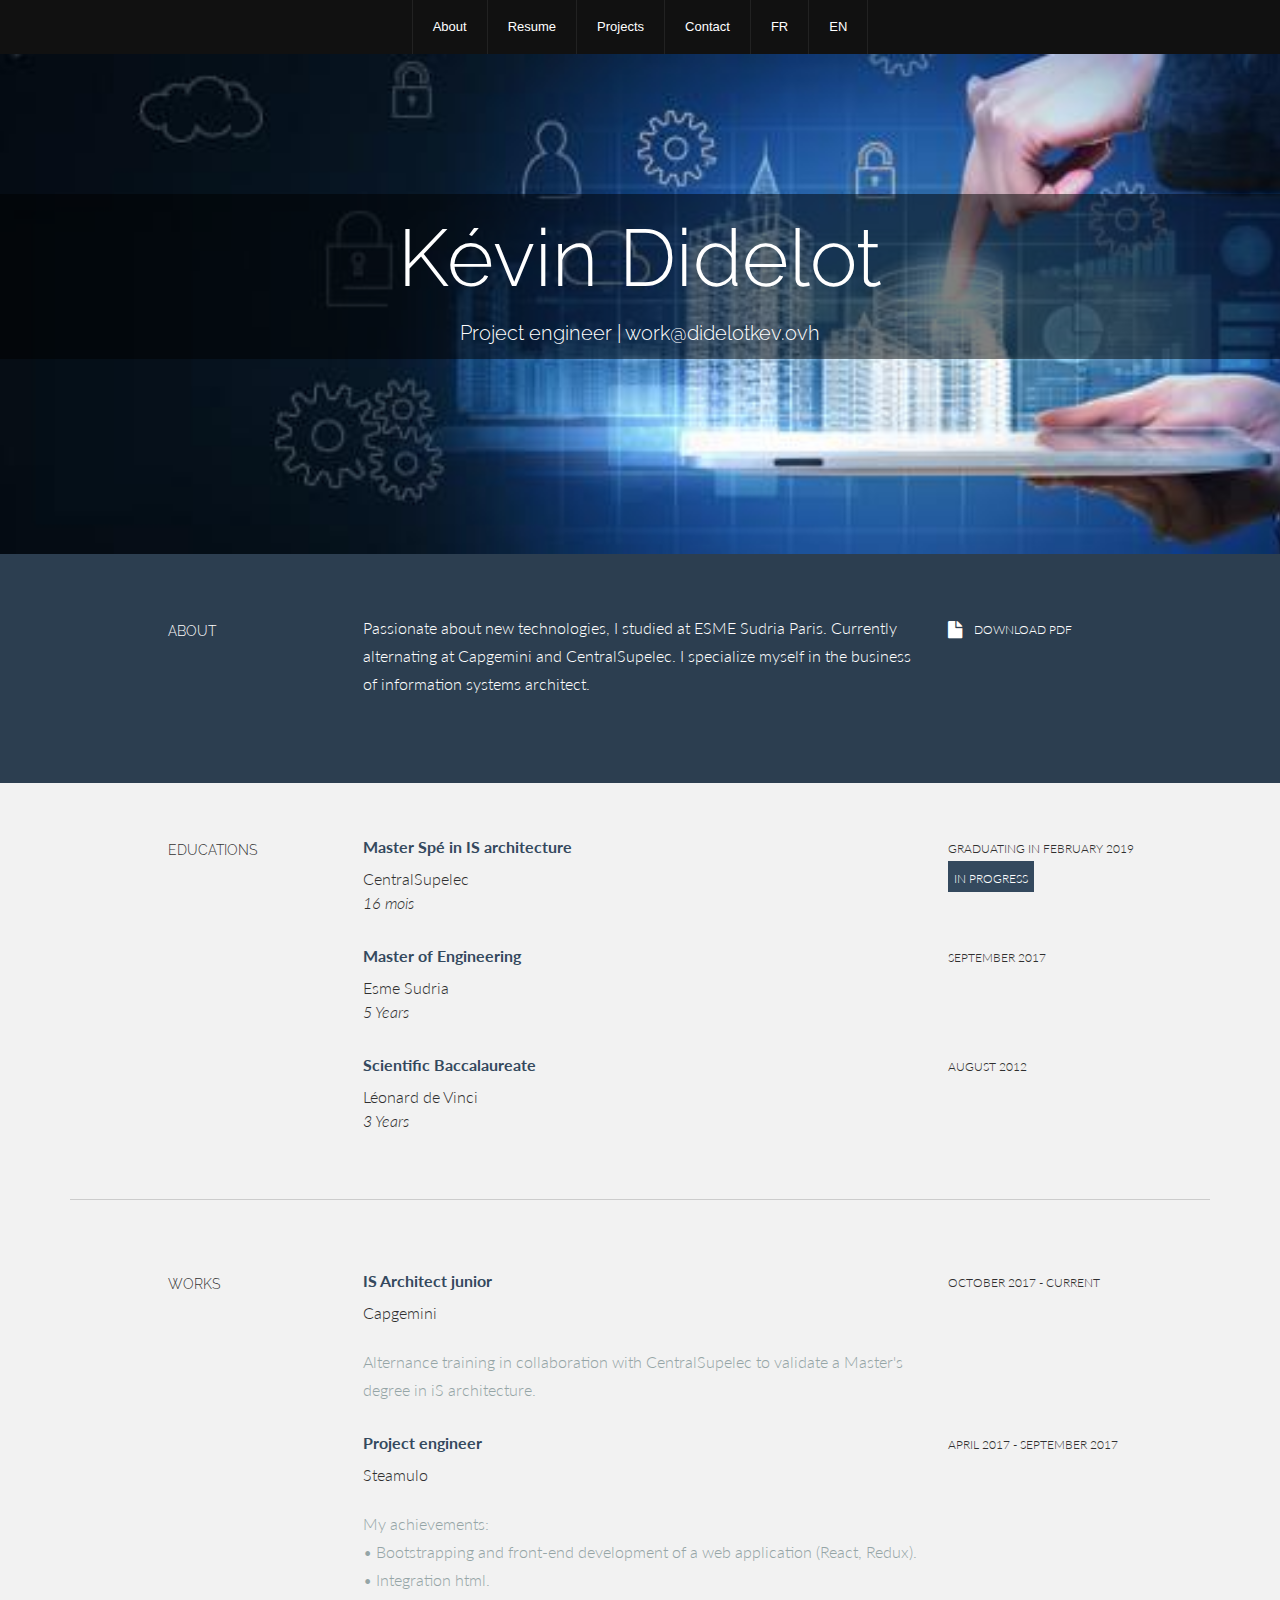
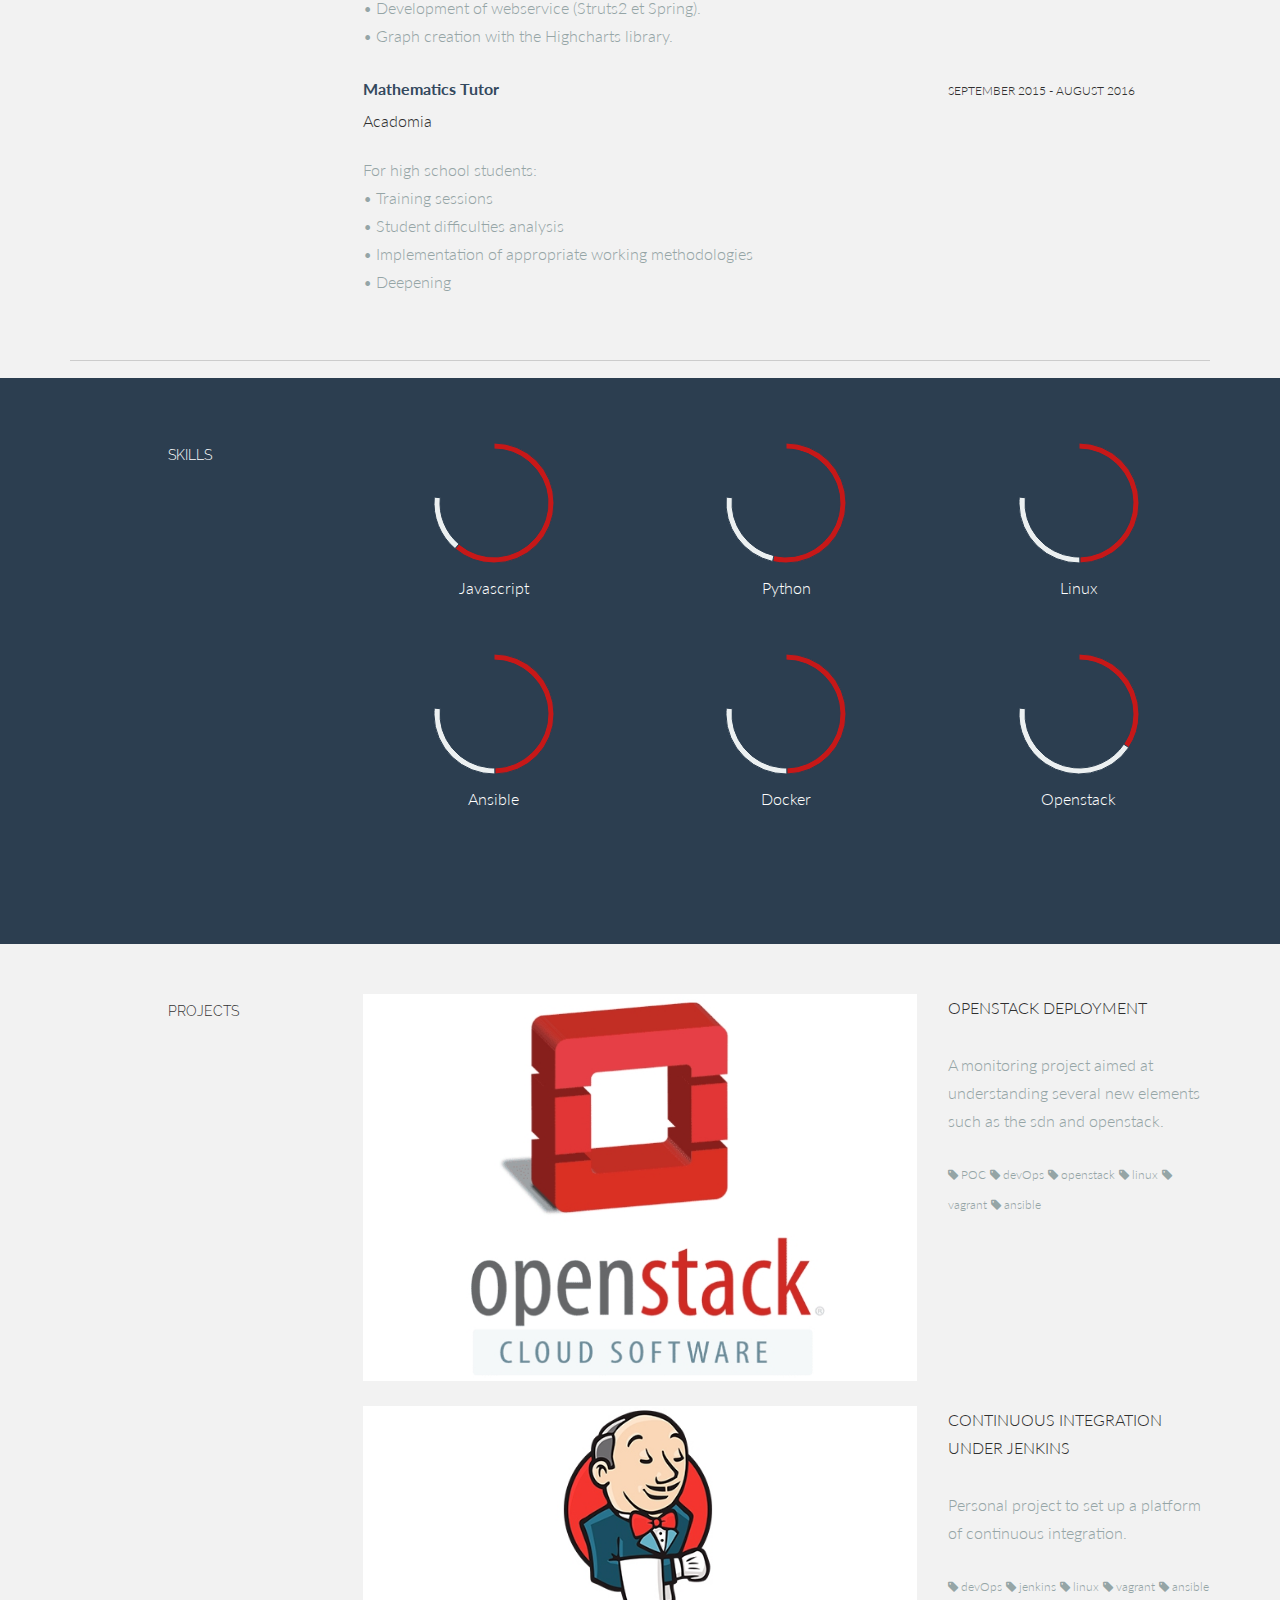
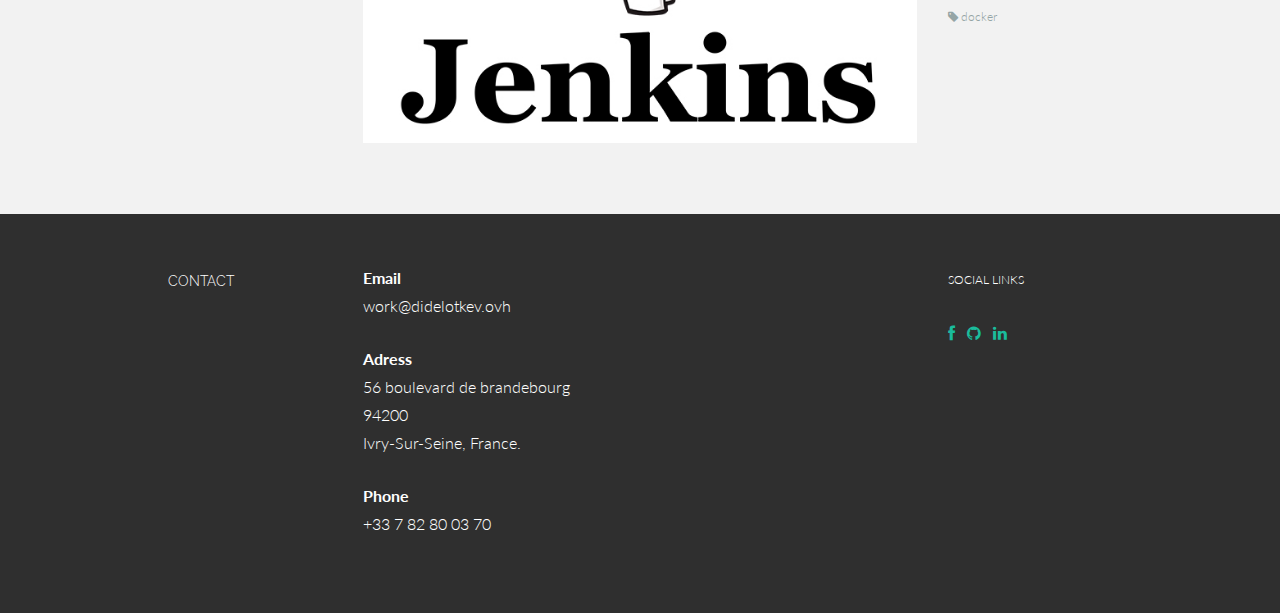
==== src/index.html @ 81bde6e2 "[EVOL] Run my cv through nginx web server" ====
<!DOCTYPE html>
<html lang="en">
<head>
    <meta charset="utf-8">
    <meta name="viewport" content="width=device-width, initial-scale=1.0">
    <meta name="description" content="">
    <meta name="author" content="">
    <link rel="shortcut icon" href="assets/img/icons/favicon.png">

    <title>Didelot Kévin CV</title>

    <!-- Bootstrap core CSS -->
    <link href="assets/css/bootstrap.css" rel="stylesheet">

    <!-- Custom styles for this template -->
    <link href="assets/css/main.css" rel="stylesheet">

    <link rel="stylesheet" href="assets/css/font-awesome.min.css">

    <link href='http://fonts.googleapis.com/css?family=Lato:300,400,700,300italic,400italic' rel='stylesheet' type='text/css'>
    <link href='http://fonts.googleapis.com/css?family=Raleway:400,300,700' rel='stylesheet' type='text/css'>

    <script src="assets/js/jquery.min.js"></script>
    <script type="text/javascript" src="assets/js/smoothscroll.js"></script>
    <script src="assets/js/Chart.js"></script>
    <script src="assets/js/i18next.min.js" ></script>
    <script src="assets/js/jquery-i18next.min.js" ></script>

    <!-- HTML5 shim and Respond.js IE8 support of HTML5 elements and media queries -->
    <!--[if lt IE 9]>
    <script src="src/assets/js/html5shiv.js"></script>
    <script src="src/assets/js/respond.min.js"></script>
    <![endif]-->
</head>

<body data-spy="scroll" data-offset="0" data-target="#nav" id="translation">

<div id="section-topbar">
    <div id="topbar-inner">
        <div class="container">
            <div class="row">
                <div class="dropdown">
                    <ul id="nav" class="nav">
                        <li class="menu-item"><a id="aboutLink" class="smoothScroll link" href="#about" data-i18n="navbar.about"></a></li>
                        <li class="menu-item"><a id="resumeLink" class="smoothScroll link" href="#resume" data-i18n="navbar.resume"></a></li>
                        <li class="menu-item"><a id="projectsLink" class="smoothScroll link" href="#projects" data-i18n="navbar.projects"></a></li>
                        <li class="menu-item"><a id="contactLink" class="smoothScroll link" href="#contact" data-i18n="navbar.contact"></a></li>
                        <li class="menu-item"><a class="smoothScroll" title="Français" onclick="i18next.changeLanguage('fr')">FR</a></li>
                        <li class="menu-item"><a class="smoothScroll" title="English" onclick="i18next.changeLanguage('en')">EN</a></li>
                    </ul><!--/ uL#nav -->
                </div><!-- /.dropdown -->
                <div class="clear"></div>
            </div><!--/.row -->
        </div><!--/.container -->

        <div class="clear"></div>
    </div><!--/ #topbar-inner -->
</div><!--/ #section-topbar -->

<div id="headerwrap">
    <div id="headerContainer" class="container">
        <div class="row centered">
            <div class="col-lg-12">
                <h1>Kévin Didelot</h1>
                <h3 data-i18n="headerwrap.title"></h3>
            </div><!--/.col-lg-12 -->
        </div><!--/.row -->
    </div><!--/.container -->
</div><!--/.#headerwrap -->

<section id="about" name="about"></section>
<div id="intro">
    <div class="container">
        <div class="row">

            <div class="col-lg-2 col-lg-offset-1">
                <h5 data-i18n="about.title"></h5>
            </div>
            <div class="col-lg-6">
                <p data-i18n="about.description"></p>
            </div>
            <div class="col-lg-3">
                <p><a href="#"><i class="icon-file"></i></a> <sm data-i18n="about.downloadPdf"></sm></p>
            </div>

        </div><!--/.row -->
    </div><!--/.container -->
</div><!--/ #intro -->


<section id="resume" name="resume"></section>
<!--EDUCATION DESCRIPTION -->
<div id="education" class="container desc">
    <div class="row">

        <div class="col-lg-2 col-lg-offset-1">
            <h5 data-i18n="education.title"></h5>
        </div>

        <div class="col-lg-6">
            <p><t data-i18n="education.central.title"></t><br/>
                <sub data-i18n="education.central.place"></sub><br/>
                <i data-i18n="education.central.duration"></i>
            </p>
        </div>
        <div class="col-lg-3">
            <p><sm data-i18n="education.central.graduation"></sm><br/>
                <imp><sm data-i18n="education.central.state"></sm></imp>
            </p>
        </div>

        <div class="col-lg-6 col-lg-offset-3">
            <p><t data-i18n="education.esme.title"></t><br/>
                <sub data-i18n="education.esme.place"></sub><br/>
                <i data-i18n="education.esme.duration"></i>
            </p>
        </div>
        <div class="col-lg-3">
            <p><sm data-i18n="education.esme.graduation"></sm></p>
        </div>

        <div class="col-lg-6 col-lg-offset-3">
            <p><t data-i18n="education.vinci.title"></t><br/>
                <sub data-i18n="education.vinci.place"></sub> <br/>
                <i data-i18n="education.vinci.duration"></i>
            </p>
        </div>
        <div class="col-lg-3">
            <p><sm sm data-i18n="education.vinci.graduation"></sm></p>
        </div>

    </div><!--/.row -->
    <br>
    <hr>
</div><!--/.container -->


<!--WORKS DESCRIPTION -->
<div id="works" class="container desc">
    <div class="row">

        <div class="col-lg-2 col-lg-offset-1">
            <h5 data-i18n="works.title"></h5>
        </div>
        <div class="col-lg-6">
            <p><t data-i18n="works.capgemini.title"></t><br/>
                <sub data-i18n="works.capgemini.company"></sub> <br/>
            </p>
            <p><more data-i18n="works.capgemini.description"></more></p>
        </div>
        <div class="col-lg-3">
            <p><sm data-i18n="works.capgemini.period"></sm></p>
        </div>

        <div class="col-lg-6 col-lg-offset-3">
            <p><t data-i18n="works.steamulo.title"></t><br/>
                <sub data-i18n="works.steamulo.company"></sub> <br/>
            </p>
            <p><more data-i18n="[html]works.steamulo.description"></more></p>
        </div>
        <div class="col-lg-3">
            <p><sm data-i18n="works.steamulo.period"></sm></p>
        </div>

        <div class="col-lg-6 col-lg-offset-3">
            <p><t data-i18n="works.acadomia.title"></t><br/>
                <sub data-i18n="works.acadomia.company"></sub> <br/>
            </p>
            <p><more data-i18n="[html]works.acadomia.description"></more></p>
        </div>
        <div class="col-lg-3">
            <p><sm data-i18n="works.acadomia.period"></sm></p>
        </div>
    </div><!--/.row -->
    <br>
    <hr>
</div><!--/.container -->

<!--SKILLS DESCRIPTION -->
<div id="skillswrap">
    <div class="container">
        <div class="row">
            <div class="col-lg-2 col-lg-offset-1">
                <h5 data-i18n="skills.title"></h5>
            </div>
            <div class="col-lg-3 centered">
                <canvas id="javascript" height="130" width="130"></canvas>
                <p>Javascript</p>
                <br>
                <script>
                    var doughnutData = [
                        {
                            value: 80,
                            color:"#c71818"
                        },
                        {
                            value : 20,
                            color : "#ecf0f1"
                        }
                    ];
                    var myDoughnut = new Chart(document.getElementById("javascript").getContext("2d")).Doughnut(doughnutData);
                </script>
            </div>
            <div class="col-lg-3 centered">
                <canvas id="python" height="130" width="130"></canvas>
                <p>Python</p>
                <br>
                <script>
                    var doughnutData = [
                        {
                            value: 70,
                            color:"#c71818"
                        },
                        {
                            value : 30,
                            color : "#ecf0f1"
                        }
                    ];
                    var myDoughnut = new Chart(document.getElementById("python").getContext("2d")).Doughnut(doughnutData);
                </script>
            </div>
            <div class="col-lg-3 centered">
                <canvas id="linux" height="130" width="130"></canvas>
                <p>Linux</p>
                <br>
                <script>
                    var doughnutData = [
                        {
                            value: 65,
                            color:"#c71818"
                        },
                        {
                            value : 35,
                            color : "#ecf0f1"
                        }
                    ];
                    var myDoughnut = new Chart(document.getElementById("linux").getContext("2d")).Doughnut(doughnutData);
                </script>
            </div>

            <div class="col-lg-3 col-lg-offset-3 centered">
                <canvas id="ansible" height="130" width="130"></canvas>
                <p>Ansible</p>
                <br>
                <script>
                    var doughnutData = [
                        {
                            value: 65,
                            color:"#c71818"
                        },
                        {
                            value : 35,
                            color : "#ecf0f1"
                        }
                    ];
                    var myDoughnut = new Chart(document.getElementById("ansible").getContext("2d")).Doughnut(doughnutData);
                </script>
            </div>
            <div class="col-lg-3 centered">
                <canvas id="docker" height="130" width="130"></canvas>
                <p>Docker</p>
                <br>
                <script>
                    var doughnutData = [
                        {
                            value: 65,
                            color:"#c71818"
                        },
                        {
                            value : 35,
                            color : "#ecf0f1"
                        }
                    ];
                    var myDoughnut = new Chart(document.getElementById("docker").getContext("2d")).Doughnut(doughnutData);
                </script>
            </div>
            <div class="col-lg-3 centered">
                <canvas id="openstack" height="130" width="130"></canvas>
                <p>Openstack</p>
                <br>
                <script>
                    var doughnutData = [
                        {
                            value: 45,
                            color:"#c71818"
                        },
                        {
                            value : 55,
                            color : "#ecf0f1"
                        }
                    ];
                    var myDoughnut = new Chart(document.getElementById("openstack").getContext("2d")).Doughnut(doughnutData);
                </script>
            </div>

        </div><!--/.row -->
        <br>
    </div><!--/.container -->
</div><!--/ #skillswrap -->



<section id="projects" name="projects"></section>
<!--PROJECTS DESCRIPTION -->
<div class="container desc">
    <div class="row">
        <div class="col-lg-2 col-lg-offset-1">
            <h5 data-i18n="projects.title"></h5>
        </div>
        <div class="col-lg-6">
            <a href="https://github.com/DidelotK/openstack_vms">
                <p><img class="img-responsive" src="assets/img/openstack_image.jpg" alt=""></p>
            </a>
        </div>
        <div class="col-lg-3">
            <p data-i18n="projects.openstack.title"></p>
            <p><more><sub data-i18n="projects.openstack.description"></sub><br/><br/>
                <sm data-i18n="[html]projects.openstack.tags.poc"></sm>
                <sm data-i18n="[html]projects.openstack.tags.devops"></sm>
                <sm data-i18n="[html]projects.openstack.tags.openstack"></sm>
                <sm data-i18n="[html]projects.openstack.tags.linux"></sm>
                <sm data-i18n="[html]projects.openstack.tags.vagrant"></sm>
                <sm data-i18n="[html]projects.openstack.tags.ansible"></sm>
            </more>
            </p>
        </div>

        <div class="col-lg-6 col-lg-offset-3">
            <a href="https://github.com/DidelotK/react_express_continuous_integration/tree/jenkins-deploy">
                <p><img class="img-responsive" src="assets/img/jenkins_image.png" alt=""></p>
            </a>
        </div>
        <div class="col-lg-3">
            <p data-i18n="projects.jenkins.title"></p>
            <p><more><sub data-i18n="projects.jenkins.description"></sub><br/><br/>
                <sm data-i18n="[html]projects.jenkins.tags.devops"></sm>
                <sm data-i18n="[html]projects.jenkins.tags.jenkins"></sm>
                <sm data-i18n="[html]projects.jenkins.tags.linux"></sm>
                <sm data-i18n="[html]projects.jenkins.tags.vagrant"></sm>
                <sm data-i18n="[html]projects.jenkins.tags.ansible"></sm>
                <sm data-i18n="[html]projects.jenkins.tags.docker"></sm>
            </more>
            </p>
        </div>

    </div><!--/.row -->
    <br>
    <br>
</div><!--/.container -->



<section id="contact" name="contact"></section>
<!--FOOTER DESCRIPTION -->
<div id="footwrap">
    <div class="container">
        <div class="row">

            <div class="col-lg-2 col-lg-offset-1">
                <h5 data-i18n="contact.title"></h5>
            </div>
            <div class="col-lg-6">
                <p><t>Email</t><br/>
                    work@didelotkev.ovh <br/>
                </p>
                <p><t data-i18n="contact.adress"></t><br/>
                    56 boulevard de brandebourg <br/>
                    94200 <br/>
                    Ivry-Sur-Seine, France. <br/>
                </p>
                <p><t data-i18n="contact.phone"></t><br/>
                    +33 7 82 80 03 70<br/>
                </p>
            </div>
            <div class="col-lg-3">
                <p><sm data-i18n="contact.social"></sm></p>
                <p>
                    <a href="https://www.facebook.com/kevin.didelot.5"><i class="icon-facebook"></i></a>
                    <a href="https://github.com/DidelotK/"><i class="icon-github"></i></a>
                    <a href="https://www.linkedin.com/in/kevin-didelot/"><i class="icon-linkedin"></i></a>
                </p>
            </div>
        </div><!--/.row -->
    </div><!--/.container -->
</div><!--/ #footer -->


<!-- Bootstrap core JavaScript
================================================== -->
<!-- Placed at the end of the document so the pages load faster -->
<script src="assets/js/bootstrap.js"></script>

<script src="main.js"></script>
</body>
</html>
---- src/assets/css/main.css ----
/* Author: Carlos Alvarez
* URL: http://alvarez.is
*
* Project Name: Kelvin - Free Bootstrap 3 Resume Theme
* Version: 1.0
* URL: http://blacktie.co
*/

body {
	background-color: #f2f2f2;
	font-family: "Lato";
	font-weight: 300;
	font-size: 16px;
	color: #555;

	-webkit-font-smoothing: antialiased;
	-webkit-overflow-scrolling: touch;
}

/* Titles */
h1, h2, h3, h4, h5, h6 {
	font-family: "Raleway";
	font-weight: 300;
	color: #333;
}


/* Paragraph & Typographic */
p {
	line-height: 28px;
	margin-bottom: 25px;
}

.centered {
	text-align: center;
}

/* Links */
a {
	color: #f85c37;
	word-wrap: break-word;

	-webkit-transition: color 0.1s ease-in, background 0.1s ease-in;
	-moz-transition: color 0.1s ease-in, background 0.1s ease-in;
	-ms-transition: color 0.1s ease-in, background 0.1s ease-in;
	-o-transition: color 0.1s ease-in, background 0.1s ease-in;
	transition: color 0.1s ease-in, background 0.1s ease-in;
}

a:hover,
a:focus {
	color: #7b7b7b;
	text-decoration: none;
	outline: 0;
}

a:before,
a:after {
	-webkit-transition: color 0.1s ease-in, background 0.1s ease-in;
	-moz-transition: color 0.1s ease-in, background 0.1s ease-in;
	-ms-transition: color 0.1s ease-in, background 0.1s ease-in;
	-o-transition: color 0.1s ease-in, background 0.1s ease-in;
	transition: color 0.1s ease-in, background 0.1s ease-in;
}

hr {
	display: block;
	height: 1px;
	border: 0;
	border-top: 1px solid #ccc;
	margin: 1em 0;
	padding: 0;
}


/*---------------------------------------------------
	3.1 Topbar
---------------------------------------------------*/

#section-topbar {
	position: fixed;
	top: 0;
	left: 0;
	right: 0;
	z-index: 10000;
	overflow: visible;
	font: normal 16px/24px  'Open Sans', "Helvetica Neue", Helvetica, Arial, sans-serif;
}

#section-topbar a {
	color: #fff;
}

#topbar-inner {
	background: #111;
	line-height: 0;
	text-align: center;
}

.menu-item {
	line-height: normal;
}

/*
	Top Bar

	By default, top navigation bar uses "fixed" position
*/
#section-topbar ul.nav {
	display: inline-block;
	position: relative;
	margin: 0;
	padding: 0;

	border-right: 1px solid #222;

	/* For IE, the outcast */
	zoom:1;
	*display: inline;
}


#section-topbar ul.nav > li {
display: block;
float: left;
padding: 0;
}


#section-topbar ul.nav a {
display: block;
font: normal 13px/18px "Helvetica Neue", Helvetica, Arial, sans-serif;
text-decoration: none;
padding: 18px 20px 18px 20px;
border-left: 1px solid #222;
cursor: pointer;
}

@media screen and (max-width: 640px) {
	#section-topbar ul.nav a {
		padding: 18px 10px 18px 10px;
		font: normal 12px/18px "Helvetica Neue", Helvetica, Arial, sans-serif;
	}
}

#section-topbar ul.nav a:hover {
	background: #222;
	text-decoration: none;
	border-left: 1px solid #111;
}

#section-topbar ul.nav .active a {
	background: #44bbaa;
	border-left: 1px solid #111;
}

#section-topbar ul.nav .active a:hover {
	background: #44bbaa;
}
#section-topbar i {
	font-size: 25px;
	height: 30px;
}
/*---------------------------------------------------
	SECTION WRAPS
---------------------------------------------------*/

/* Header Wrap */
#headerwrap {
	background: url(../img/header.jpg) no-repeat center top;
	margin-top: 54px;
	padding-top:140px;
	text-align:center;
	background-attachment: relative;
	background-position: center center;
	min-height: 500px;
	width: 100%;

	-webkit-background-size: 100%;
	-moz-background-size: 100%;
	-o-background-size: 100%;
	background-size: 100%;

	-webkit-background-size: cover;
	-moz-background-size: cover;
	-o-background-size: cover;
	background-size: cover;
}

#headerwrap h1 {
	font-size: 80px;
	color: white;
}

#headerwrap h3 {
	font-size: 20px;
	color: white;
}

#headerwrap .row {
	padding-bottom: 5px;
}

#headerContainer {
	background-color: rgba(0,0,0,0.5);
	/* border-radius: 22px; */
	max-width: none!important;
}

@media screen and (max-width: 640px) {
	#headerContainer h1 {
		font-size: 65px;
	}

	#headerwrap h3 {
		font-size: 17px;
	}
}

/* Intnro Wrap */

#intro {
	background: #2c3e50;
	padding-top: 60px;
	padding-bottom: 60px;
	color: white;
}

#intro h5, p {
	color: white;
}

#intro i {
	color: white;
	font-size: 20px;
	padding-right: 8px;
	vertical-align: middle;
}


#skillswrap {
	background: #2c3e50;
	padding-top: 60px;
	padding-bottom: 60px;
	color: white;
}

#skillswrap h5, p {
	color: white;
}

#footwrap {
	background: #2f2f2f;
	padding-top: 50px;
	padding-bottom: 50px;
}

#footwrap p {
	color: white;
}

#footwrap h5 {
	color: white;
}


#footwrap t {
	font-weight: 700;
}

#footwrap i {
	padding-right: 8px;
	color: #1abc9c;
}

/* Copyright Wrap */

#c {
	background: #222222;
	padding-top: 15px;
	text-align: right;
}

#c p {
	color: white
}



/* Global Values */

.desc {
	padding-top: 50px;
}

.desc p {
	color: #2f2f2f;
}

.desc t {
	color: #34495e;
	font-weight: 700;
}

.desc imp {
	padding: 6px;
	color: white;
	background: #34495e;
}

.desc more {
	color: #95a5a6;
}


sm {
	font-size: 12px;
}

sub {
	font-family: "Lato";
	font-weight: 300;
	font-size: 16px;
}

.img-responsive {
	background-color: white;
}

#section-topbar ul.nav .lang {
	font-size: 15px;
}
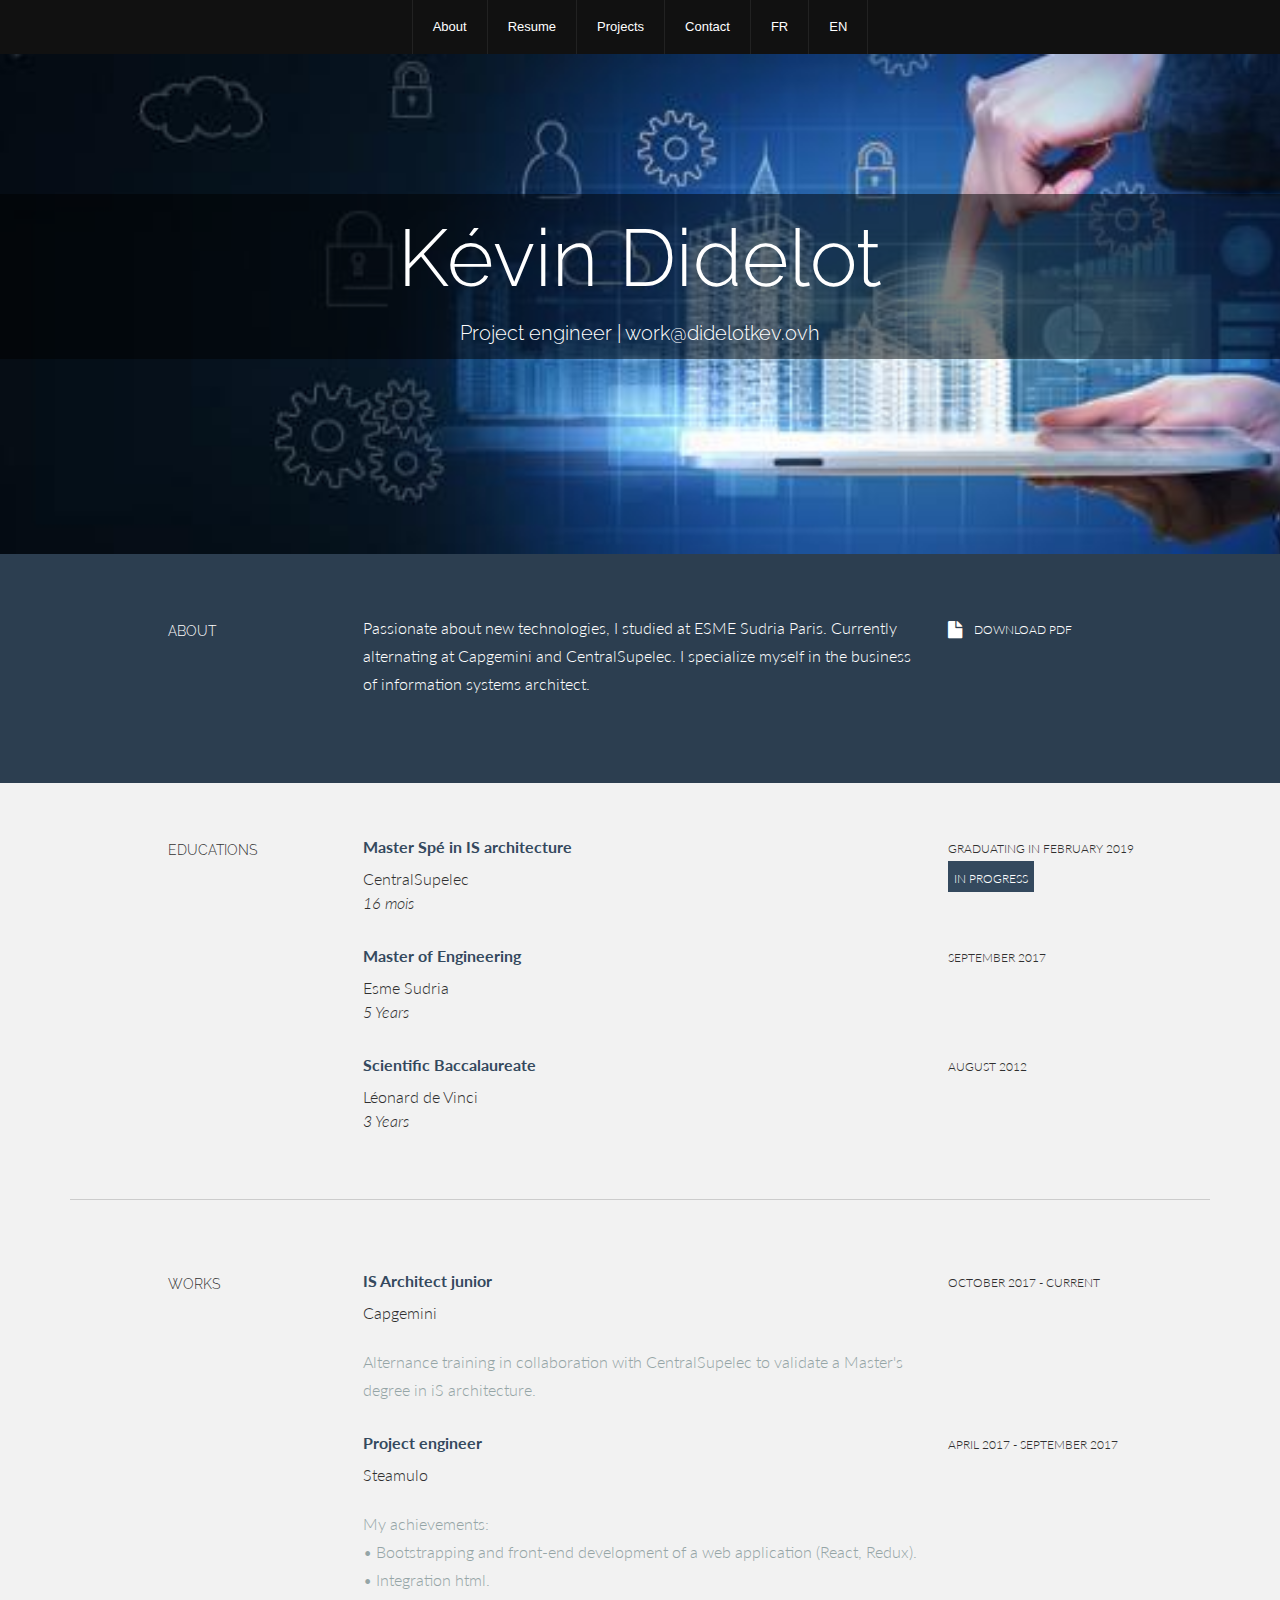
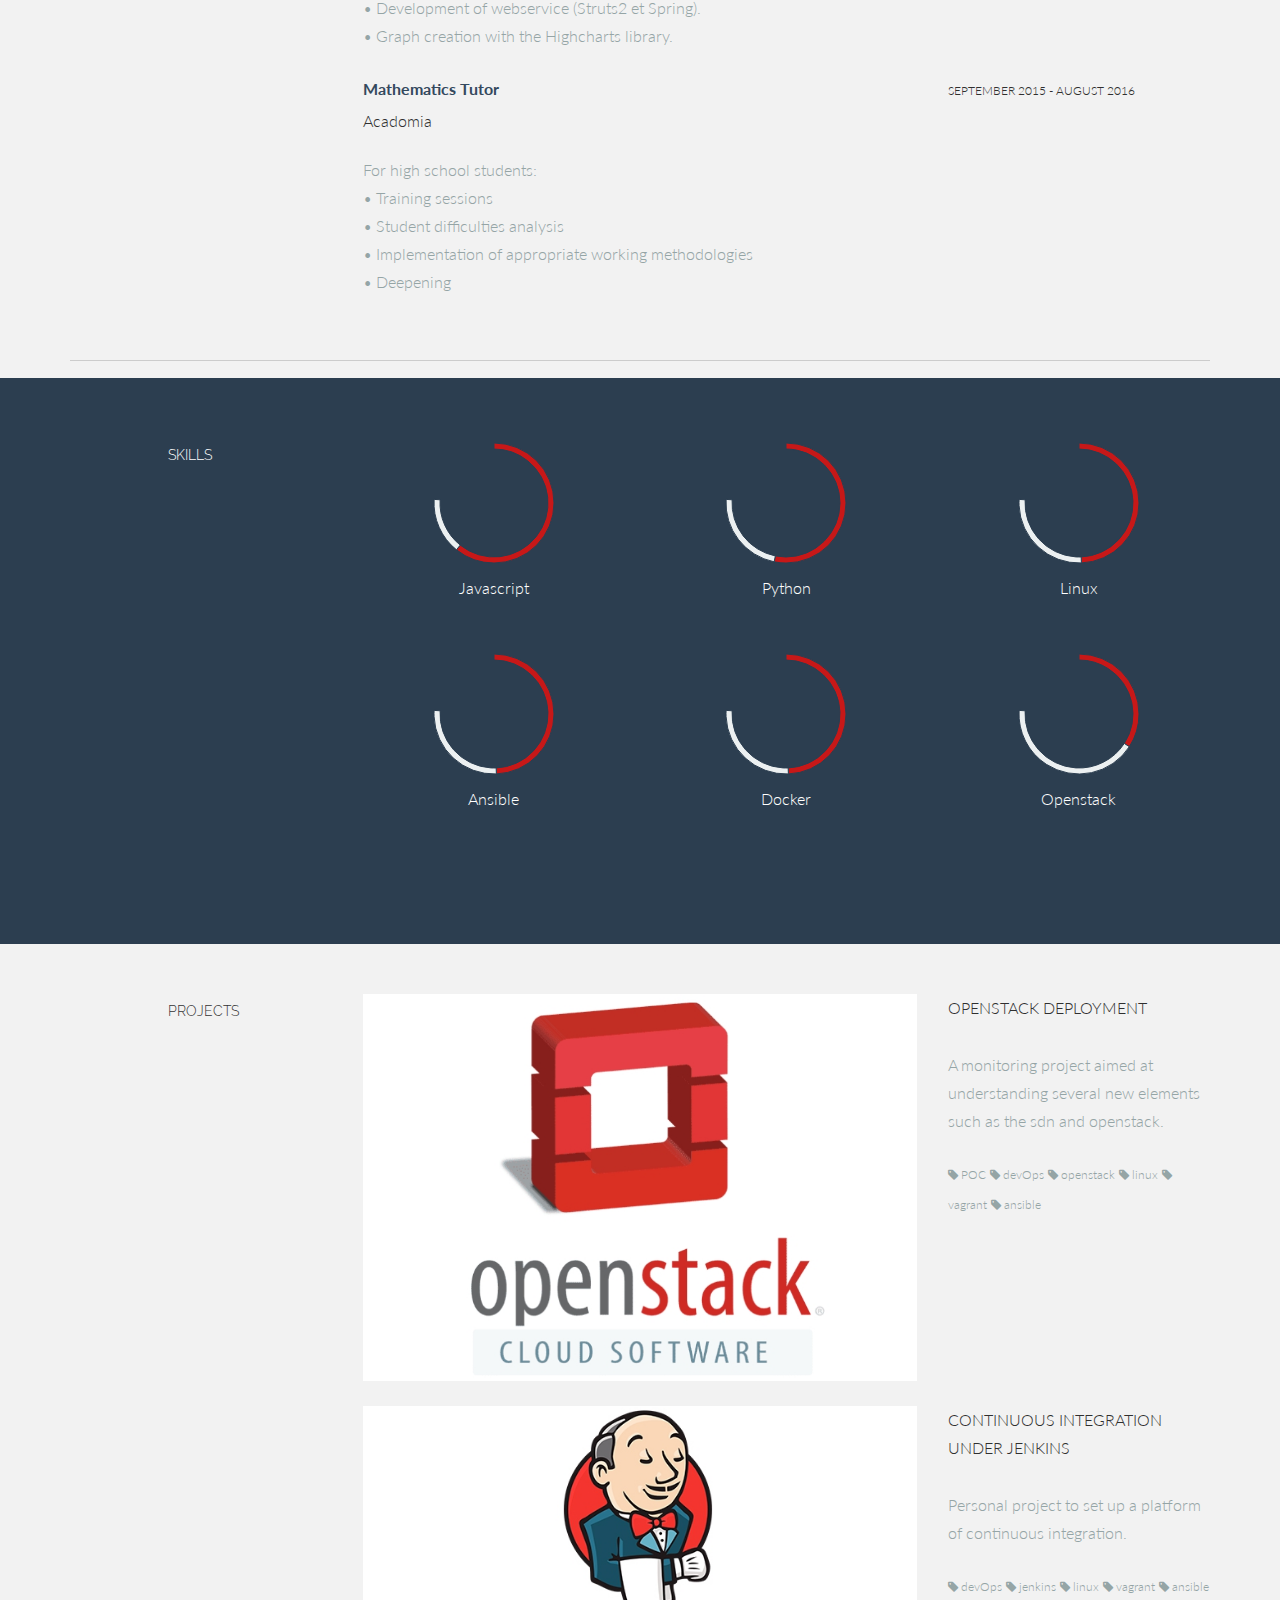
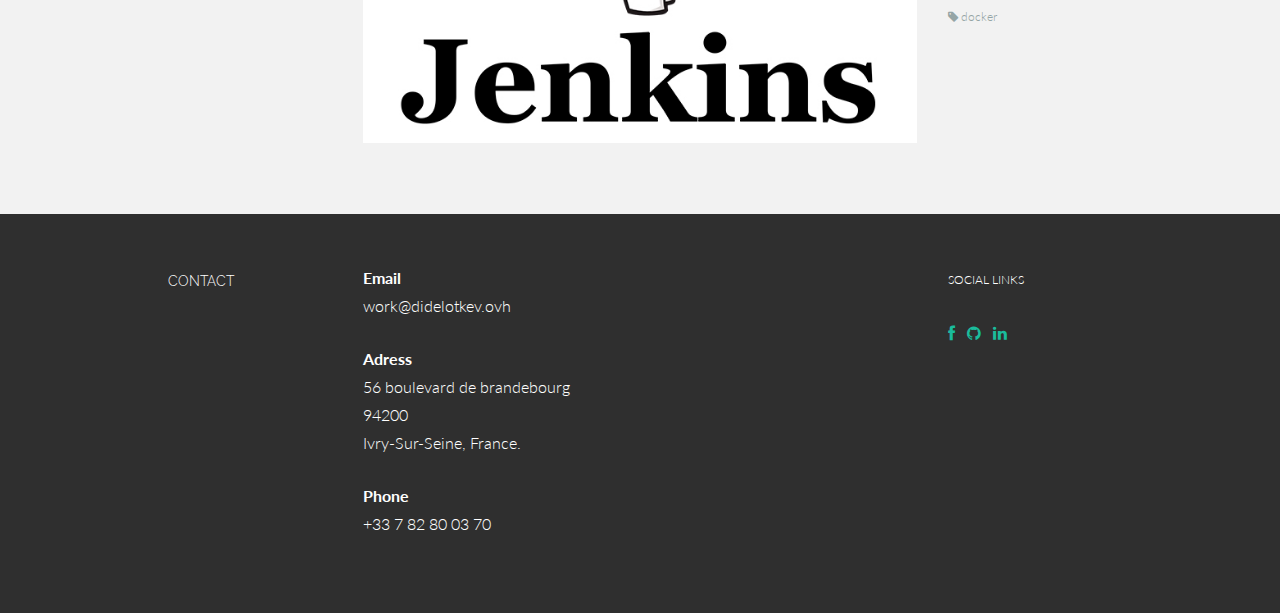
==== commit 669402bf: "[ADD] Add listen https in nginx conf" ====
--- a/src/index.html
+++ b/src/index.html
@@ -17,8 +17,8 @@
 
     <link rel="stylesheet" href="assets/css/font-awesome.min.css">
 
-    <link href='http://fonts.googleapis.com/css?family=Lato:300,400,700,300italic,400italic' rel='stylesheet' type='text/css'>
-    <link href='http://fonts.googleapis.com/css?family=Raleway:400,300,700' rel='stylesheet' type='text/css'>
+    <link href='https://fonts.googleapis.com/css?family=Lato:300,400,700,300italic,400italic' rel='stylesheet' type='text/css'>
+    <link href='https://fonts.googleapis.com/css?family=Raleway:400,300,700' rel='stylesheet' type='text/css'>
 
     <script src="assets/js/jquery.min.js"></script>
     <script type="text/javascript" src="assets/js/smoothscroll.js"></script>
@@ -28,8 +28,8 @@
 
     <!-- HTML5 shim and Respond.js IE8 support of HTML5 elements and media queries -->
     <!--[if lt IE 9]>
-    <script src="src/assets/js/html5shiv.js"></script>
-    <script src="src/assets/js/respond.min.js"></script>
+    <script src="assets/js/html5shiv.js"></script>
+    <script src="assets/js/respond.min.js"></script>
     <![endif]-->
 </head>
 
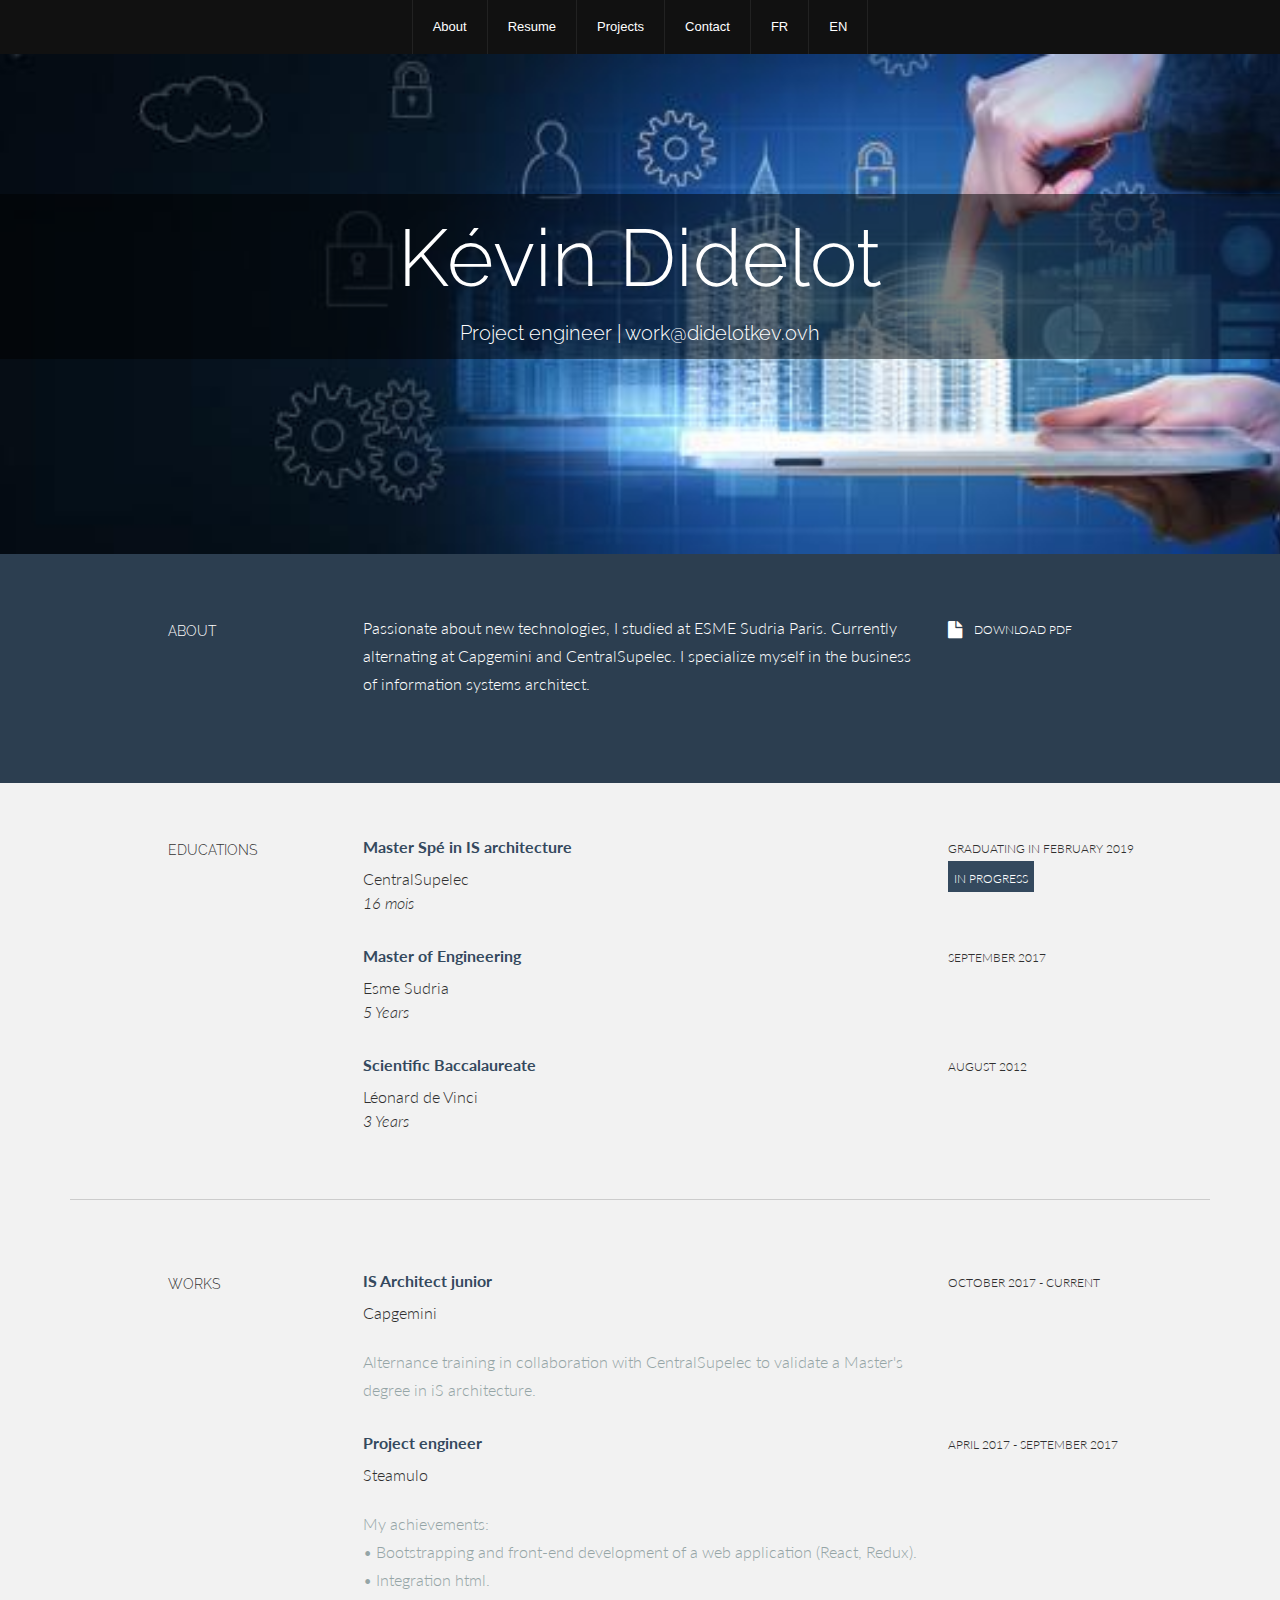
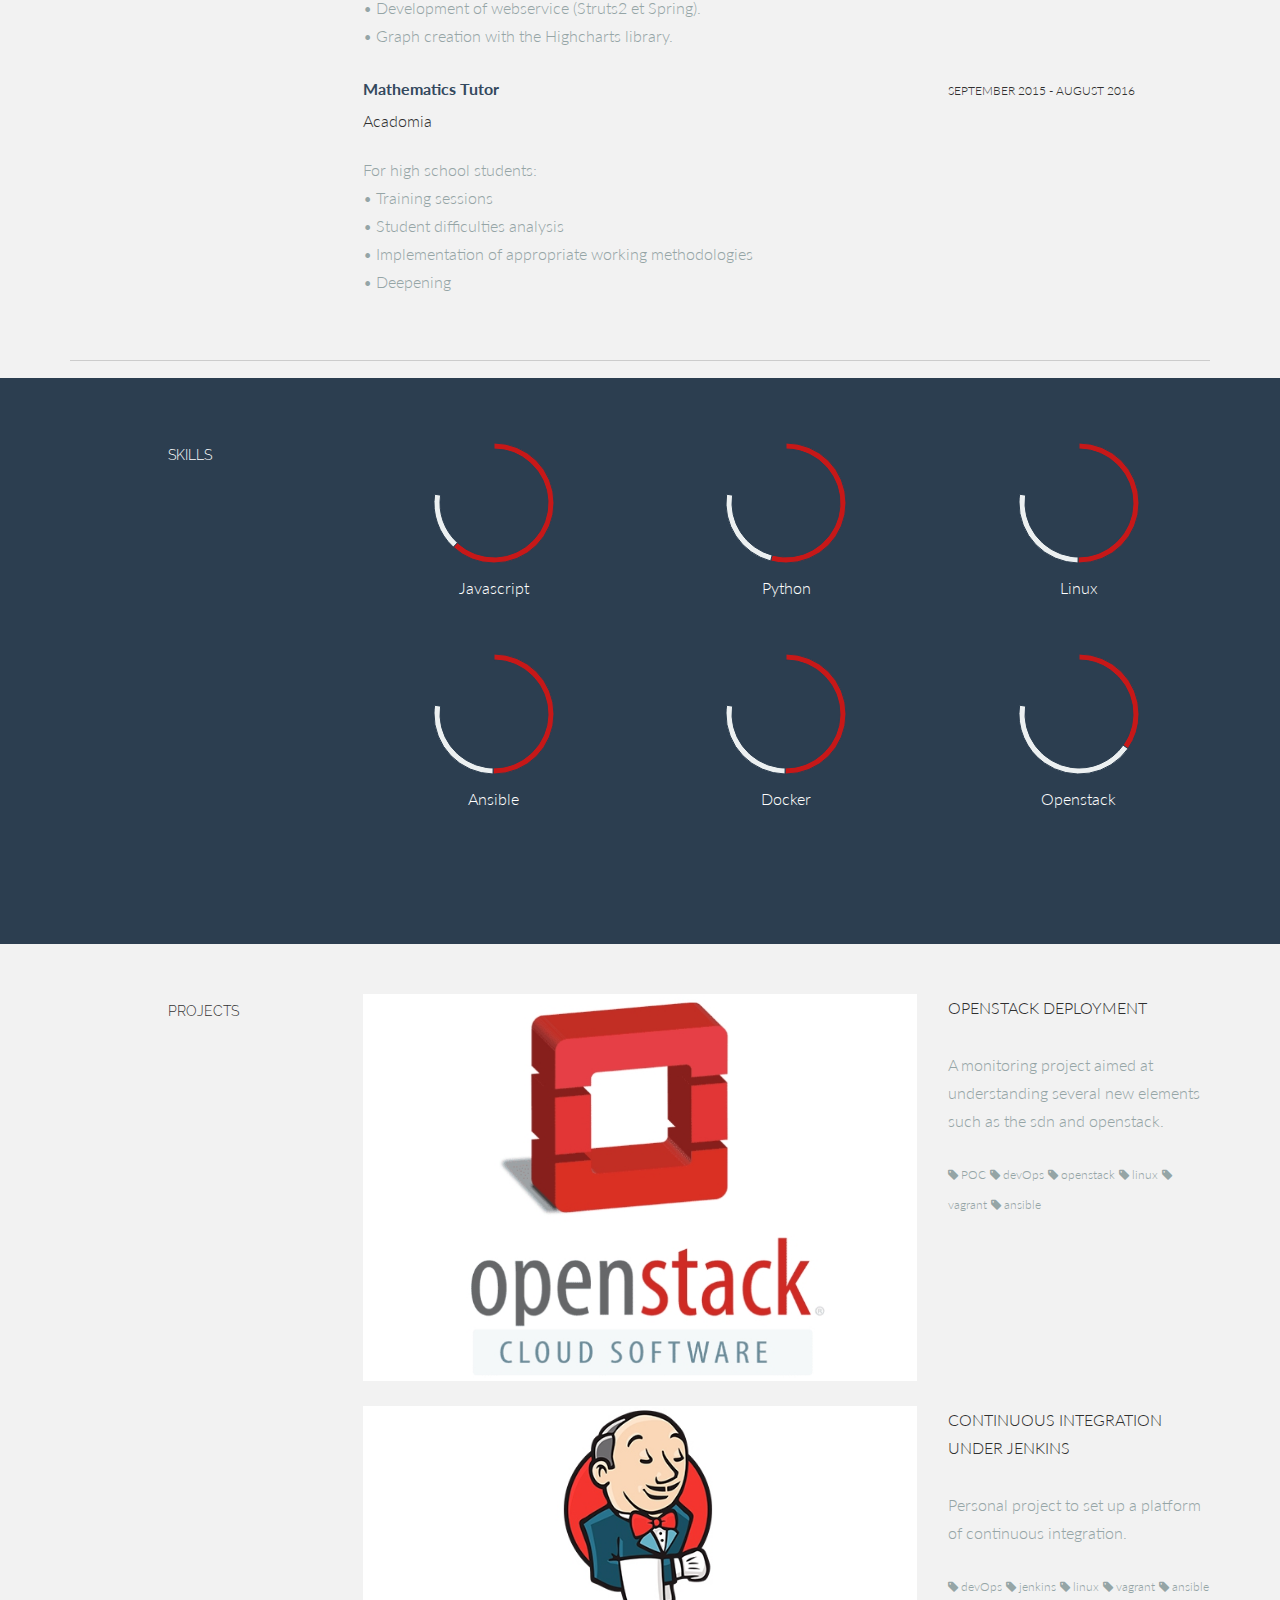
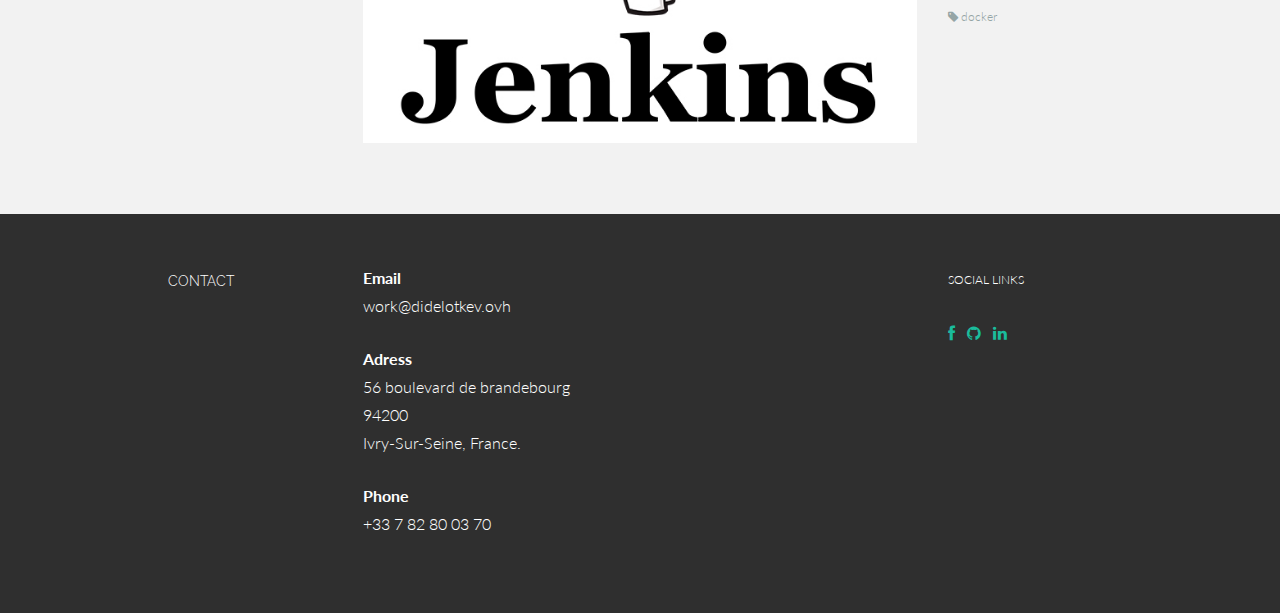
==== commit 1f6c5805: "[TEST] Remove all nginx conf" ====
--- a/src/index.html
+++ b/src/index.html
@@ -28,7 +28,7 @@
 
     <!-- HTML5 shim and Respond.js IE8 support of HTML5 elements and media queries -->
     <!--[if lt IE 9]>
-    <script src="assets/js/html5shiv.js"></script>
+    <script src="/assets/js/html5shiv.js"></script>
     <script src="assets/js/respond.min.js"></script>
     <![endif]-->
 </head>
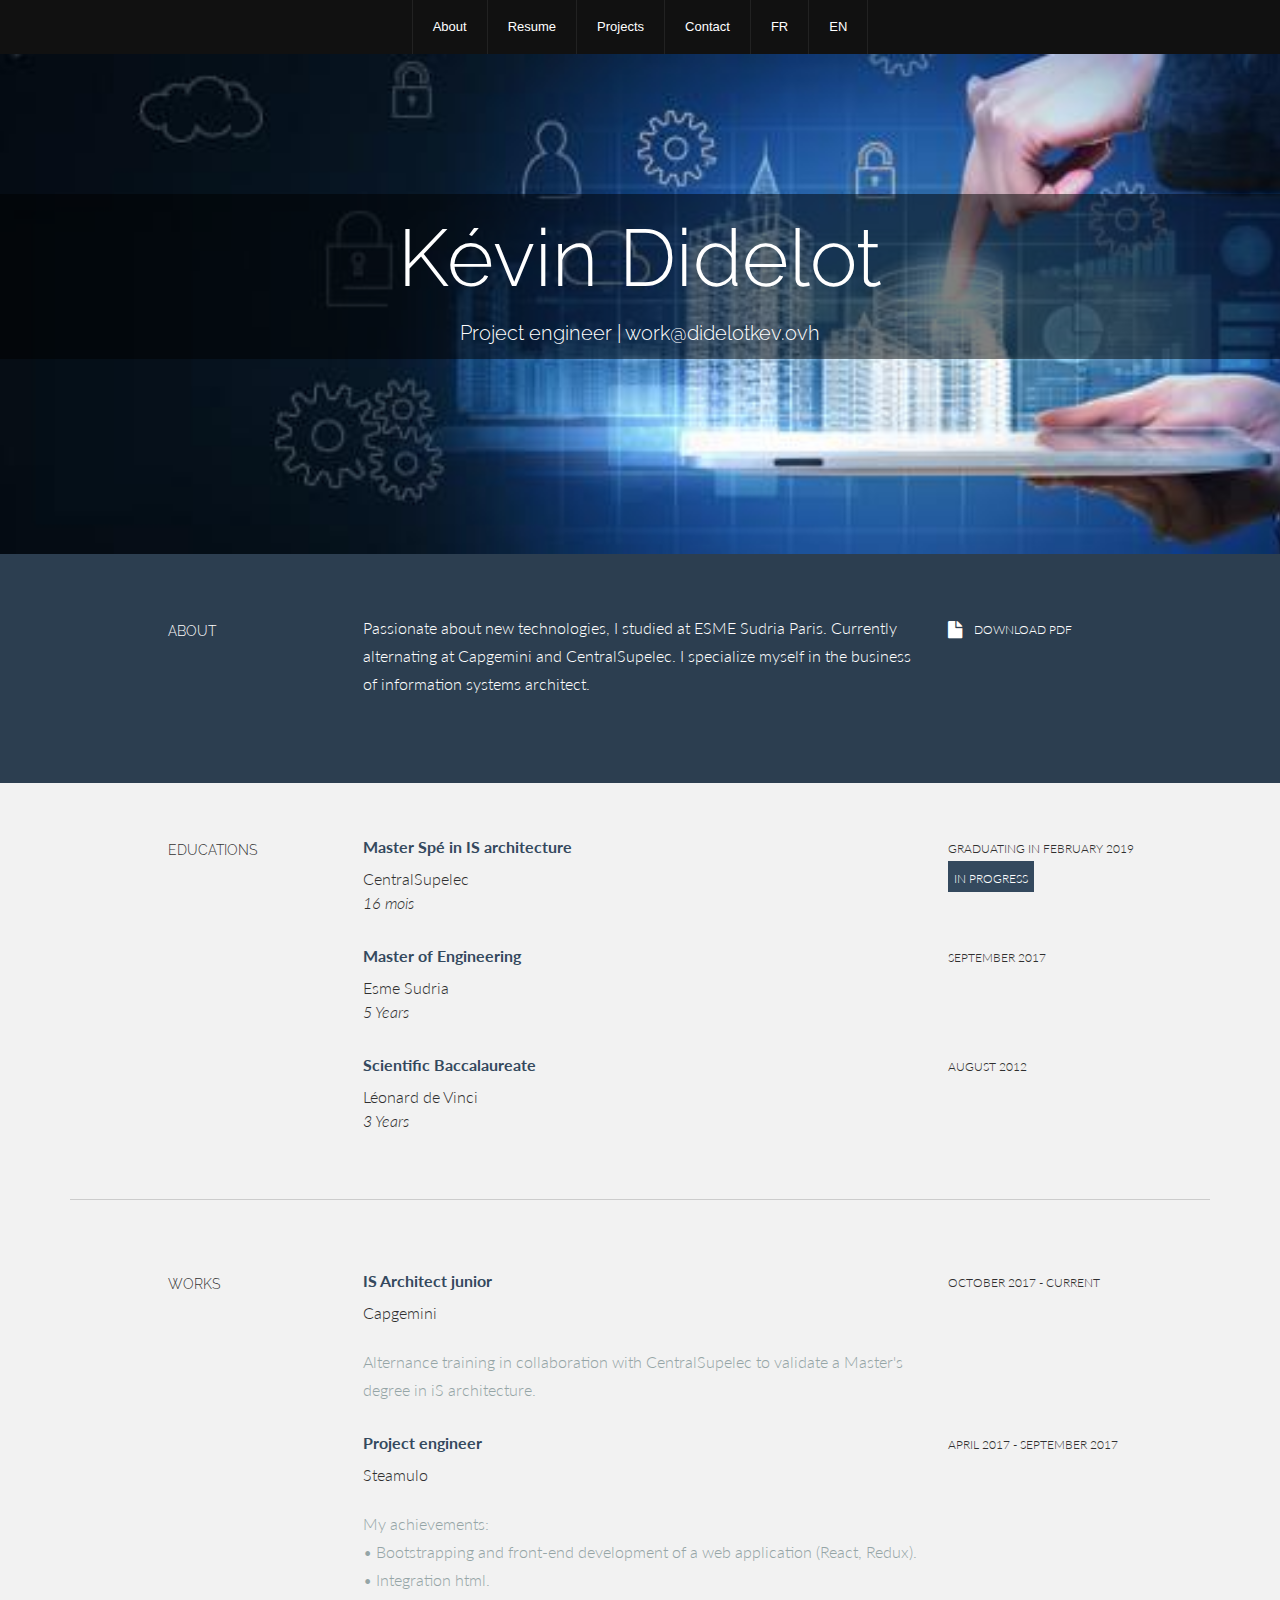
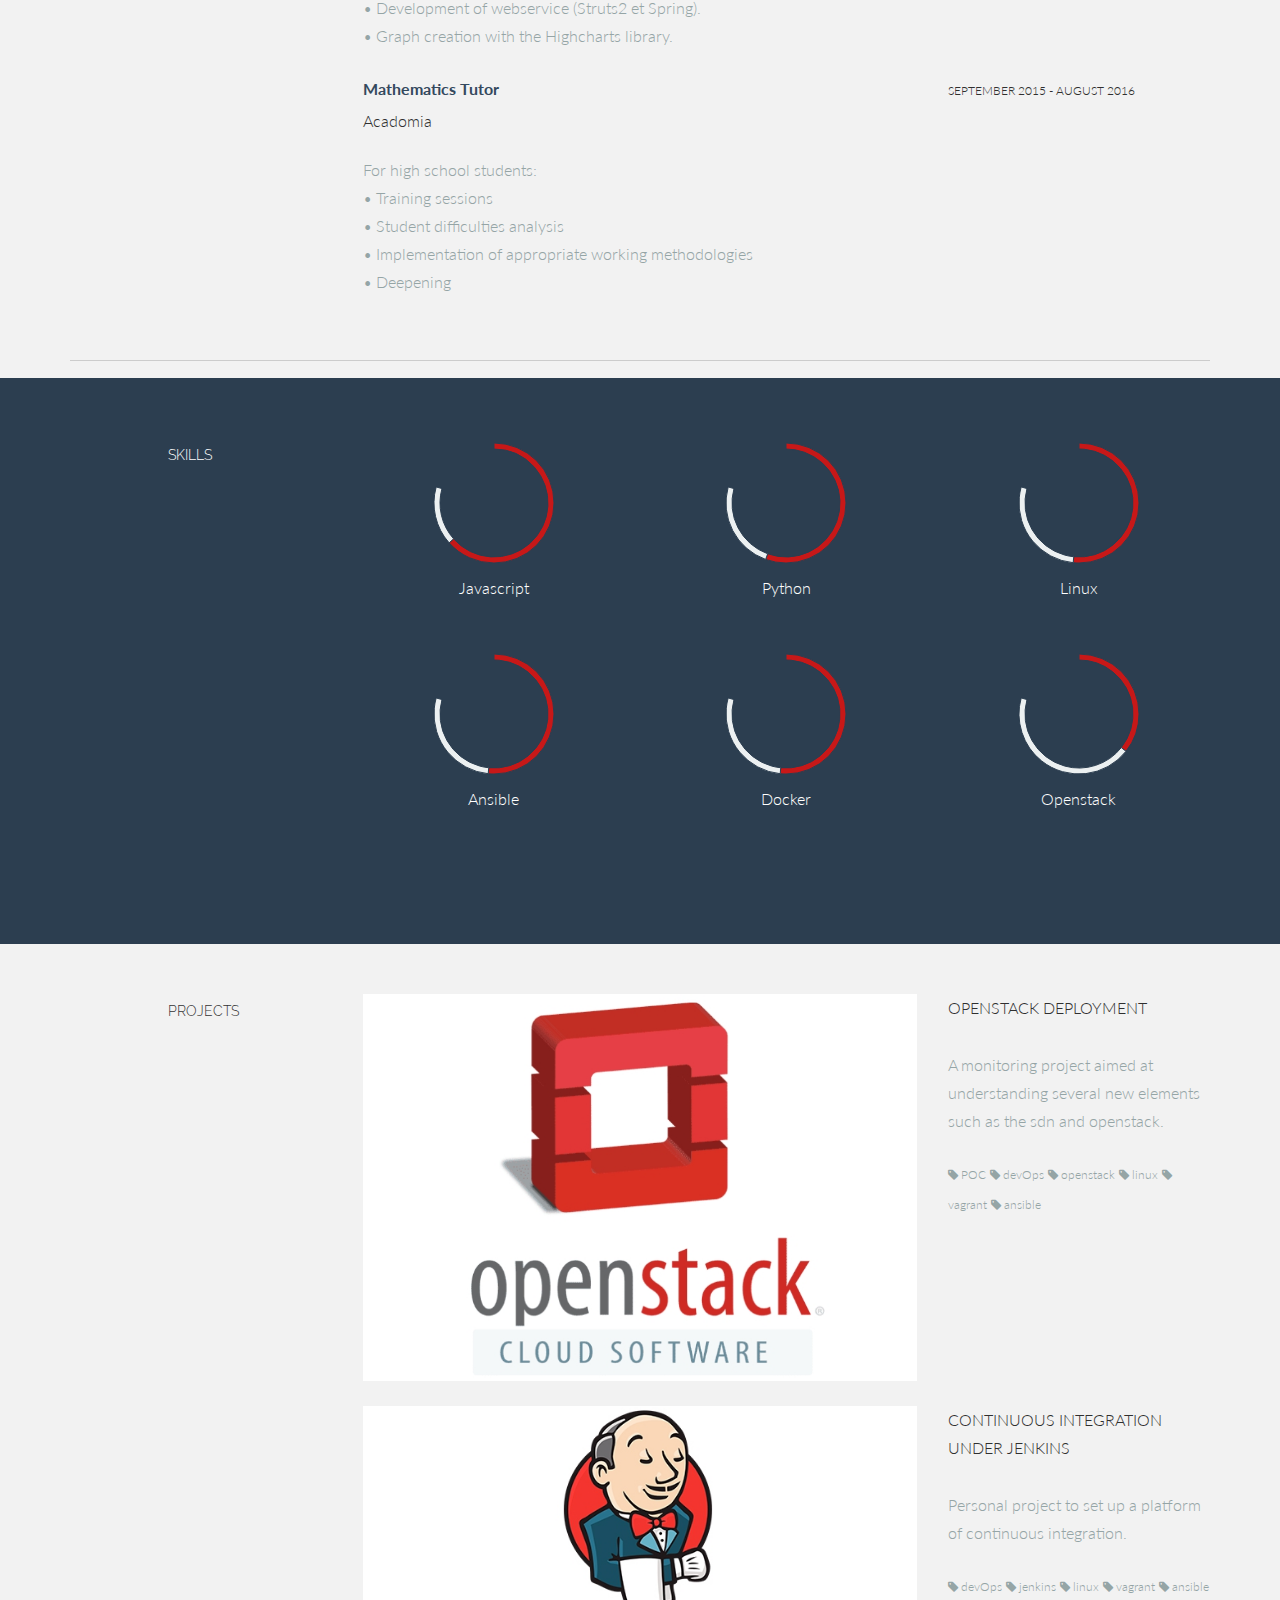
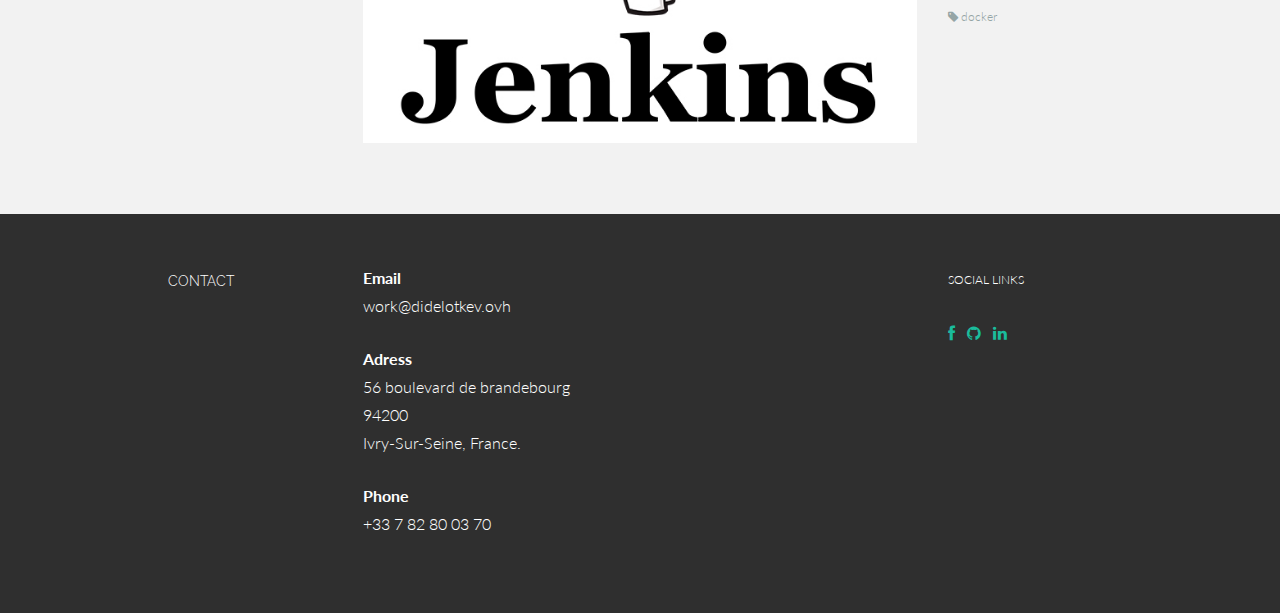
==== commit 52491016: "[ADD] Add metadata description" ====
--- a/src/index.html
+++ b/src/index.html
@@ -3,8 +3,11 @@
 <head>
     <meta charset="utf-8">
     <meta name="viewport" content="width=device-width, initial-scale=1.0">
-    <meta name="description" content="">
-    <meta name="author" content="">
+    <meta name="description" content="Didelot Kévin cv online">
+    <meta name="author" content="Didelot Kévin">
+    <meta property="og:title" content="Didelot Kévin CV">
+    <meta property="og:description" content="Didelot Kévin cv online">
+    <meta property="og:image" content="assets/img/icons/favicon.png">
     <link rel="shortcut icon" href="assets/img/icons/favicon.png">
 
     <title>Didelot Kévin CV</title>
@@ -17,8 +20,8 @@
 
     <link rel="stylesheet" href="assets/css/font-awesome.min.css">
 
-    <link href='https://fonts.googleapis.com/css?family=Lato:300,400,700,300italic,400italic' rel='stylesheet' type='text/css'>
-    <link href='https://fonts.googleapis.com/css?family=Raleway:400,300,700' rel='stylesheet' type='text/css'>
+    <link href='http://fonts.googleapis.com/css?family=Lato:300,400,700,300italic,400italic' rel='stylesheet' type='text/css'>
+    <link href='http://fonts.googleapis.com/css?family=Raleway:400,300,700' rel='stylesheet' type='text/css'>
 
     <script src="assets/js/jquery.min.js"></script>
     <script type="text/javascript" src="assets/js/smoothscroll.js"></script>
@@ -26,11 +29,6 @@
     <script src="assets/js/i18next.min.js" ></script>
     <script src="assets/js/jquery-i18next.min.js" ></script>
 
-    <!-- HTML5 shim and Respond.js IE8 support of HTML5 elements and media queries -->
-    <!--[if lt IE 9]>
-    <script src="/assets/js/html5shiv.js"></script>
-    <script src="assets/js/respond.min.js"></script>
-    <![endif]-->
 </head>
 
 <body data-spy="scroll" data-offset="0" data-target="#nav" id="translation">
